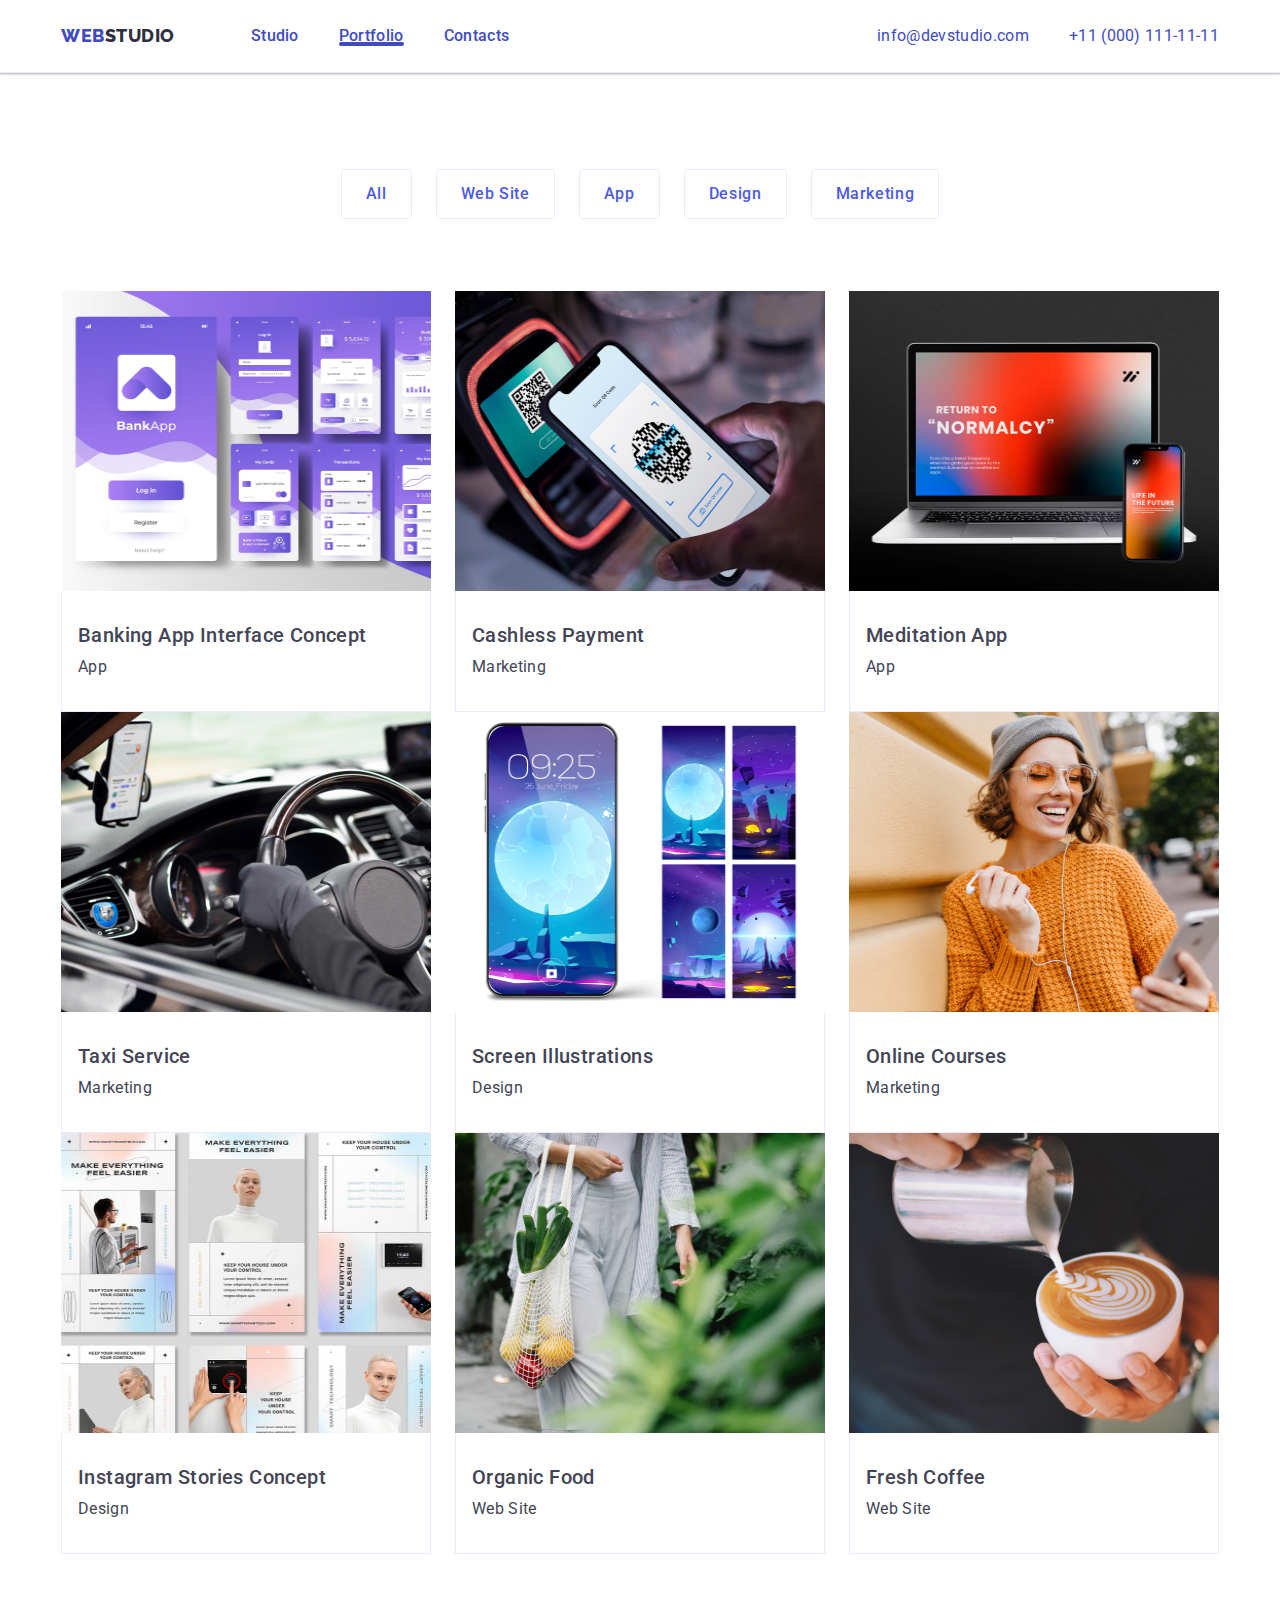
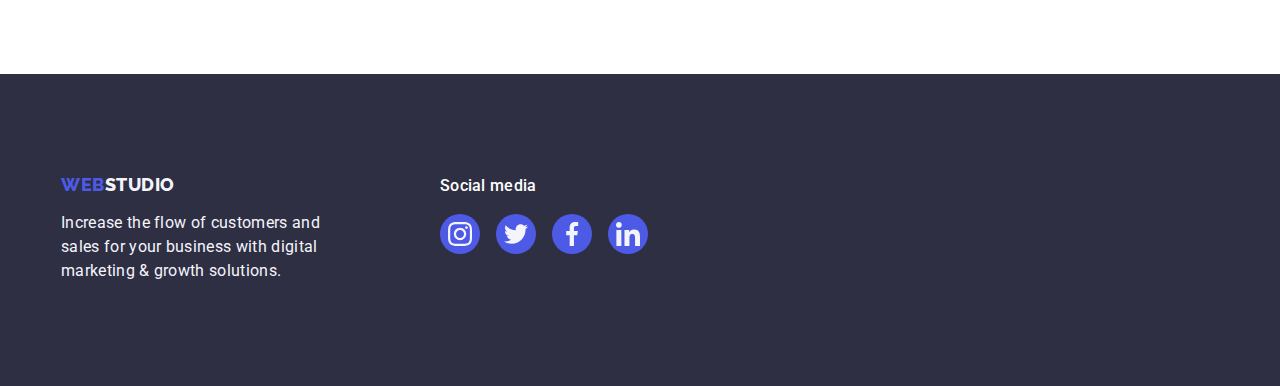
==== portfolio.html @ 0711fa53 "Initial commit" ====
<!DOCTYPE html>
<html lang="en">

<head>
    <link rel="stylesheet" href="https://cdnjs.cloudflare.com/ajax/libs/modern-normalize/1.0.0/modern-normalize.min.css" />
    <meta charset="utf-8" />
    <meta http-equiv="X-UA-Compatible" content="IE=edge" />
    <meta name="viewport" content="width=device-width, initial-scale=1.0" />
    <link rel="preconnect" href="https://fonts.googleapis.com">
    <link rel="preconnect" href="https://fonts.gstatic.com" crossorigin>
    <link
        href="https://fonts.googleapis.com/css2?family=Raleway:wght@800&family=Roboto:ital,wght@0,400;0,500;0,700;1,900&display=swap"
        rel="stylesheet">
    <link rel="stylesheet" href="css/styles.css" />
    <title>My Fifth Homework- Portfolio!</title>

</head>
<body> 

<!--This is the header-->
<header class="header">
  <div class="container main-header-section">
    <nav class="nav-menu-liststyle">
      <a class="logo-style link" href="./index.html">WEB<span class="studio">STUDIO</span></a>
      <!--MENU-->
      <ul class="style-list">
        <li class="nav-menu-style">
          <a class="link-style-menu link" href="./index.html">Studio</a>
        </li>
        <li class="nav-menu-style">
          <a class="link-style-menu link  effect-active" href="./portfolio.html">Portfolio</a>
        </li>
        <li class="nav-menu-style">
          <a class="link-style-menu link" href="">Contacts</a>
        </li>
      </ul>
    </nav>
    <!--ADDRESS-->
    <address class="address-style-list">
      <ul class="address-contact-list">
        <li class="contact-address">
          <a class="contact-color-menu link" href="mailto:info@devstudio.com">info@devstudio.com </a>
        </li>
        <li class="contact-address">
          <a class="contact-color-menu link" href="tel:+110001111111"> +11 (000) 111-11-11 </a>
        </li>
      </ul>
    </address>

  </div>
</header>

<!--This is the first section-->
<main>
  <section class="filter-section">
      <div class="container filter-section-buttons">
        <h1 class="visually-hidden">Portfolio</h1>
        <ul class="filter-button">
            <li class="cards-item"><button class="cards-button" type="button">All</button></li>
            <li class="cards-item"><button class="cards-button" type="button">Web Site</button></li>
            <li class="cards-item"><button class="cards-button" type="button">App</button></li>
            <li class="cards-item"><button class="cards-button" type="button">Design</button></li>
            <li class="cards-item"><button class="cards-button" type="button">Marketing</button></li>
        </ul>
      </div>
    
   
    <!--This is the second section-SERVICES-->
  <!-- Services List -->
    <section class="project-card">
      <div class="container project-card-container">
        <ul class="project-card-list">
          <li class="project-card-item">
            <a class="project-card-link" href="">
              <div class="project-card-image">
                <img src="./images/imge.jpg" alt="project-card1" width="360" height="300" />
                <p class="portfolio-image-paragraph"> 14 Stylish and User-Friendly App Design Concepts · Task Manager App ·
                  Calorie Tracker App · Exotic Fruit Ecommerce App · Cloud Storage App" </p>
              </div>
            </a>
            <div class="card-content">
              <h2 class="card-features">Banking App Interface Concept</h2>
              <p class="card-name">App</p>
            </div>
          </li>
          <li class="project-card-item">
            <a class="project-card-link" href="">
              <div class="project-card-image">
                <img src="./images/imgf.jpg" alt="project-card2" width="360" height="300" />
                <p class="portfolio-image-paragraph">14 Stylish and User-Friendly App Design Concepts · Task Manager App ·
                  Calorie
                  Tracker App · Exotic Fruit Ecommerce App · Cloud Storage App"</p>
              </div>
            </a>
            <div class="card-content">
              <h2 class="card-features">Cashless Payment</h2>
              <p class="card-name">Marketing</p>
            </div>
          </li>
          <li class="project-card-item">
            <a class="project-card-link" href="">
              <div class="project-card-image">
                <img src="./images/imgg.jpg" alt="project-card3" width="360" height="300" />
                <p class="portfolio-image-paragraph">14 Stylish and User-Friendly App Design Concepts · Task Manager App ·
                  Calorie
                  Tracker App · Exotic Fruit Ecommerce App · Cloud Storage App"</p>
              </div>
            </a>
            <div class="card-content">
              <h2 class="card-features">Meditation App</h2>
              <p class="card-name">App</p>
            </div>
          </li>
        </ul>
    
        <!--This is third section-->
    
        <ul class="project-card-list">
          <li class="project-card-item">
            <a class="project-card-link" href="">
              <div class="project-card-image">
                <img src="./images/imgh.jpg" alt="project-card3-1" width="360" height="300" />
                <p class="portfolio-image-paragraph">14 Stylish and User-Friendly App Design Concepts · Task Manager App ·
                  Calorie
                  Tracker App · Exotic Fruit Ecommerce App · Cloud Storage App"</p>
              </div>
            </a>
            <div class="card-content">
              <h2 class="card-features">Taxi Service</h2>
              <p class="card-name">Marketing</p>
            </div>
          </li>
          <li class="project-card-item">
            <a class="project-card-link" href="">
              <div class="project-card-image">
                <img src="./images/imgi.jpg" alt="project-card3-2" width="360" height="300" />
                <p class="portfolio-image-paragraph">14 Stylish and User-Friendly App Design Concepts · Task Manager App ·
                  Calorie
                  Tracker App · Exotic Fruit Ecommerce App · Cloud Storage App"</p>
              </div>
            </a>
            <div class="card-content">
              <h2 class="card-features">Screen Illustrations</h2>
              <p class="card-name">Design</p>
            </div>
          </li>
          <li class="project-card-item">
            <a class="project-card-link" href="">
              <div class="project-card-image">
                <img src="./images/imgj.jpg" alt="project-card3-3" width="360" height="300" />
                <p class="portfolio-image-paragraph">14 Stylish and User-Friendly App Design Concepts · Task Manager App ·
                  Calorie
                  Tracker App · Exotic Fruit Ecommerce App · Cloud Storage App"</p>
              </div>
            </a>
            <div class="card-content">
              <h2 class="card-features">Online Courses</h2>
              <p class="card-name">Marketing</p>
            </div>
          </li>
        </ul>
    
        <!--This is the fourth section-->
        <ul class="project-card-list">
          <li class="project-card-item">
            <a class="project-card-link" href="">
              <div class="project-card-image">
                <img src="./images/imgk.jpg" alt="project-card3:1" width="360" height="300" />
                <p class="portfolio-image-paragraph">14 Stylish and User-Friendly App Design Concepts · Task Manager App ·
                  Calorie
                  Tracker App · Exotic Fruit Ecommerce App · Cloud Storage App"</p>
              </div>
            </a>
            <div class="card-content">
              <h2 class="card-features">Instagram Stories Concept</h2>
              <p class="card-name">Design</p>
            </div>
          </li>
          <li class="project-card-item">
            <a class="project-card-link" href="">
              <div class="project-card-image">
                <img src="./images/imgL.jpg" alt="project-card3:2" width="360" height="300" />
                <p class="portfolio-image-paragraph">14 Stylish and User-Friendly App Design Concepts · Task Manager App ·
                  Calorie
                  Tracker App · Exotic Fruit Ecommerce App · Cloud Storage App"</p>
              </div>
            </a>
            <div class="card-content">
              <h2 class="card-features">Organic Food</h2>
              <p class="card-name">Web Site</p>
            </div>
          </li>
          <li class="project-card-item">
            <a class="project-card-link" href="">
              <div class="project-card-image">
                <img src="./images/imgm.jpg" alt="project-card3:3" width="360" height="300" />
                <p class="portfolio-image-paragraph">14 Stylish and User-Friendly App Design Concepts · Task Manager App ·
                  Calorie
                  Tracker App · Exotic Fruit Ecommerce App · Cloud Storage App"</p>
              </div>
            </a>
            <div class="card-content">
              <h2 class="card-features">Fresh Coffee</h2>
              <p class="card-name">Web Site</p>
            </div>
          </li>
        </ul>
      </div>
    </section>

</main>
<!--This is the footer-->

<footer class="footer-style">
  <div class="container footer-logo-container">
    <div class="footer-style-container">
      <a class="logo-style link" href="./index.html">
        <span>WEB</span><span class="footer-studio">STUDIO</span>
      </a>
      <p class="footer-paragraph">Increase the flow of customers and <br> sales for your business with digital <br>
        marketing &
        growth solutions.</p>
    </div>
    <div class="footer-icon-container">
      <p class="footer-icon-paragraph">Social media</p>
      <ul class="footer-icon-list">
        <li class="footer-icon-item">
          <a class="footer-icon-link" href="instagram.com">
            <svg class="footer-icon" width="24" height="24">
              <use href="./images/icons.svg#instagram"></use>
            </svg>
          </a>
        </li>
        <li class="footer-icon-item">
          <a class="footer-icon-link" href="twitter.com">
            <svg class="footer-icon" width="24" height="24" tabindex="24">
              <use href="./images/icons.svg#twitter"></use>
            </svg>
          </a>
        </li>
        <li class="footer-icon-item">
          <a class="footer-icon-link" href="facebook.com">
            <svg class="footer-icon" width="24" height="24" tabindex="24">
              <use href="./images/icons.svg#facebook"></use>
            </svg>
          </a>
        </li>
        <li class="footer-icon-item">
          <a class="footer-icon-link" href="linkedin.com">
            <svg class="footer-icon" width="24" height="24">
              <use href="./images/icons.svg#linkedin"></use>
            </svg>
          </a>
        </li>
      </ul>
    </div>
  </div>
</footer>
<script src="./js/modal.js"></script>
</body>
</html>
---- css/styles.css ----
*,
*::before,
*::after {
     box-sizing: border-box;
     padding: 0;
     margin: 0;
}

:root {
     --GREEN: #31D0AA;
     --DAIRY: #FCFCFC;
     --CORNFLOWER: #EFE9FC;
     --DAIRY: #FCFCFC;
     --IRIS: #4D5AE5;
     --NAVY-BLUE: #2E2F42;
     --OCEAN: #404BBF;
     --SLATE:   #434455;
     --WHITE:  #FFFFFF;
      --slate: #434455;
     --iris: #4d5ae5;
     --white: #ffffff;
     --navy-blue: #2e2f42;
     --ocean: #404bbf;
     --cloud: #f4f4fd;
     --cornflower: #e7e9fc;
     --light-slate: #8e8f99;
     --green: #31d0aa;
     --navy-blue-modal: rgba(46, 47, 66, 0.4);
     --dairy: #fcfcfc;
}

body {
     font-family: 'Roboto', sans-serif;
     color: var(--SLATE, #434455);
     background-color: var(--WHITE, #fff);
     font-size: 16px;
     font-style: normal;
     line-height: 1.5;
     letter-spacing: 0.32px;
}

a {
     color: var(--SLATE, #434455);
     text-decoration: none;
}

address {
     font-style: normal;
}

li {
     list-style: none;
}

img {
     display: block;
     width: 100%;
}

.container {
     width: 1158px;
     margin: 0 auto;
}



         /*THIS IS MY HOMEWORK 5- MAIN PAGE */

         /*HEADER*/

.header {
     padding: 24px 0;
     border-bottom: 1px solid var(--CORNFLOWER, #E7E9FC);
     background: var(--WHITE, #FFF);
          /* x-offset y-offset blur spread color */
     box-shadow: 0px 1px 6px 0px rgba(46, 47, 66, 0.08),
          0px 1px 1px 0px rgba(46, 47, 66, 0.16),
          0px 2px 1px 0px rgba(46, 47, 66, 0.08);
}

.nav-menu-liststyle .logo-style {
     font-family: 'Raleway', sans-serif;
     font-size: 18px;
     font-style: normal;
     font-weight: 800;
     line-height: 1.17;
          /* 116.667% */
     letter-spacing: 0.03em;
     text-transform: uppercase;
     color: #404bbf;   
}

.studio {
     color: var(--NAVY-BLUE, #2E2F42);
     margin-right: 76px;
}

.link-style-menu {
     color: #404bbf;
     font-weight: 500;
     font-size: 16px;
     line-height: 1.5;
     letter-spacing: 0.02em;
     transition-property: color;
     transition: color 250ms cubic-bezier(0.4, 0, 0.2, 1);
     transition-duration: 250ms;
     transition-timing-function: cubic-bezier(0.4, 0, 0.2, 1);
     position: relative;
}

.logo-style {
     position: relative;
}

.main-header-section {
     display: flex;
     justify-content: space-between;
}

.nav-menu-liststyle {
     display: flex;
     align-items: center;
}

.style-list {
     display: flex;
     gap: 40px;
     position: relative;
}

.link-style-menu::after {
     content: '';
     position: absolute;
     left: 0;
     bottom: -1px;
     height: 4px;
     background-color: var(--ocean, #404bbf);
     border-radius: 2px; 
     transition: color 250ms cubic-bezier(0.4, 0, 0.2, 1);
}


.link-style-menu:hover:after {
     width: 100%;
     left: 0
}

.effect-active::after {
     width: 100%;
}

.link-style-menu:hover,
.link-style-menu:focus,
.contact-color-menu:hover,
.contact-color-menu:focus::after {
     color: var(--OCEAN, #404BBF);
}
/* ADDRESS STYLE*/


.contact-color-menu {
     font-size: 16px;
     color: var(--SLATE, #434455);
     line-height: 1.5;
     font-weight: 400;
     color: #404bbf;
     letter-spacing: 0.02em;
     transition: color 250ms cubic-bezier(0.4, 0, 0.2, 1);
}

.address-contact-list {
     display: flex;
     gap: 40px;
     align-items: center;
}

.address-contact-list .contact-color-menu:active {
     color: #31D0AA;
}
            
           /*FIRST SECTION HERO*/



.first-section-header  {
     color: var(--white);
     text-align: center;
     font-size: 56px;
     font-weight: 700;
     line-height: 1.07;
     letter-spacing: 0.02em;
     max-width: 496px;
     margin: 0 auto 48px;
 }

.first-section-button {
     color: var(--white);
     font-family: 'Roboto', sans-serif;
     font-weight: 500;
     font-size: 16px;
     line-height: 1.5;
     letter-spacing: 0.04em;
     cursor: pointer;
     display: block;
     min-width: 169px;
     height: 56px;
     border: none;
     border-radius: 4px;
     margin: 0 auto;
     display: inline-flex;
     padding: 16px 32px;
     align-items: flex-start;
     gap: 10px;border-radius: 4px;
     background-color: var(--IRIS, #4D5AE5);
     transition: background-color 250ms cubic-bezier(0.4, 0, 0.2, 1);
     box-shadow: 0px 4px 4px 0px rgba(0, 0, 0, 0.15);
 }



.first-section {
     background-color: var(--NAVY-BLUE, #2E2F42);
     max-width: 1440px;
     background-image: linear-gradient(rgba(46, 47, 66, 0.7), rgba(46, 47, 66, 0.7)),
               url(../images/img-name.jpg);
     background-repeat: no-repeat;
     background-position: center;
     background-size: cover;
     margin: 0 auto;
     text-align: center;
     padding: 191px 185px;
 }

 .first-section-button:hover {
      background-color: #404BBF;
 }

.first-section-button:focus {
      background-color: #404BBF;
 }

 .first-section-button {
      cursor: pointer;
 }

                   

                 /*SECOND SECTION*/


.second-section {
     padding-top: 123px;
     margin-bottom: 120px;
}

.feature-item-icons {
     padding: 24px 100px;
     margin-bottom: 8px;
     border-radius: 4px;
     background: var(--CLOUD, #f4f4f4);
     min-height: 112px;
     display: flex;
     align-items: center;
     justify-content: center;
}

.visually-hidden {
     position: absolute;
     width: 1px;
     height: 1px;
     margin: -1px;
     border: 0;
     padding: 0;
     white-space: nowrap;
     clip-path: inset(100%);
     clip: rect(0 0 0 0);
     overflow: hidden;
}

.list-features {
     display: flex;
     gap: 24px;
}

.about-features {
     width: calc((100% - 72px) / 4);
}

.second-section-header {
     font-size: 20px;
     font-weight: 500;
     line-height: 24px;
          /* 120% */
     letter-spacing: 0.4px;
     margin-bottom: 8px;
}

         /* THIRD SECTION/*


 /* This is section 3*/
 .third-section-header {
      color: var(--NAVY-BLUE, #2E2F42);
      /* Header 2 */
      font-family: "Roboto", sans-serif;
      font-size: 36px;
      font-weight: 700;
      line-height: 1.11em;
      /* 111.111% */
      letter-spacing: 0.02em;
      text-align: center;
      text-transform: capitalize;
 }

 .third-section {
     padding: 120px;
 }

 .third-section-header {
     font-size: 36px;
     line-height: 1.11;
     color: var(--NAVY-BLUE);
     text-align: center;
     letter-spacing: 0.02em;
     text-transform: capitalize;
     margin-bottom: 72px;
 }

 .list-services {
     display: flex;
     justify-content: space-between;
     gap: 24px;
 }

.services-item {
     width: calc((100% - 48px) / 3);
}



                    
               /*FOURTH SECTION */
                         
.list-our-teams {
     display: flex;
     justify-content: space-between;
     gap: 24px;
}

.fourth-section-header {
     font-size: 36px;
     line-height: 1.11;
     color: var(--NAVY-BLUE);
     text-align: center;
     letter-spacing: 0.02em;
     text-transform: capitalize;
     margin-bottom: 72px;
}

.team-member-bgcolor {
          background-color: var(--WHITE);
          width: calc((100% - 72px) / 4);
          border-radius: 0 0 4px 4px;
          background: var(--WHITE, #FFF);
          /* x-offset y-offset blur spread color */
          box-shadow: 0px 1px 6px rgba(46, 47, 66, 0.08),
               0px 1px 1px rgba(46, 47, 66, 0.16),
               0px 2px 1px rgba(46, 47, 66, 0.08);
     }

.card-content-name {
     margin: 32px 0;
}

.team-member-name {
     font-size: 20px;
     font-weight: 500;
     line-height: 24px;
          /* 120% */
     letter-spacing: 0.4px;
     text-align: center;
     margin-bottom: 8px;
}

.team-member-position {
     text-align: center;
     padding: 8px;
}

.fourth-section-ourteam {
     background-color: var(--CLOUD);
     padding: 120px 0;
}

.social-media-list {
     display: flex;
     justify-content: center;
     gap: 24px;
}

.social-media-item {
     width: 40px;
     height: 40px;
}

.social-media-link {
     width: 100%;
     height: 100%;
     background-color: var(--iris);
     border-radius: 50%;
     display: flex;
     align-items: center;
     justify-content: center; 
     transition: background-color 250ms cubic-bezier(0.4, 0, 0.2, 1);  
}

.social-media-link:hover,
.social-media-link:focus {
     background-color: var(--OCEAN, #404BBF);
}

.social-media-icon {
     fill: var(--CLOUD, #F4F4FD);
}

       /* FIFTH SECTION-CUSTOMERS*/

.customers {
     padding: 120px 0;
}

.customers-heading {
     color: var(--NAVY-BLUE, #2E2F42);
     text-align: center;
     font-family: Roboto;
     font-size: 36px;
     font-style: normal;
     font-weight: 700;
     line-height: 1.11;
     letter-spacing: 0.72px;
     text-transform: capitalize;
     margin-bottom: 72px;
}

.customers-icon-list {
     display: flex;
     justify-content: center;
     align-items: center;
     gap: 24px;
}

.customers-icon-item {
     width: calc((100% - 120px) / 6);
     height: 88px;
}

.customers-icon-link {
     width: 100%;
     height: 100%;
     border-radius: 4px;
     border: 1px solid var(--light-slate);
     display: flex;
     justify-content: center;
     align-items: center;
     color: var(--light-slate);
     transition: color 250ms cubic-bezier(0.4, 0, 0.2, 1),
       border-color 250ms cubic-bezier(0.4, 0, 0.2, 1);
}

.customers-icon-link:hover{
     border-color: var(--ocean);
     color: var(--ocean);
}

.customers-icon-link:focus {
     border-color: var(--ocean);
     color: var(--ocean);
}

.customers-icon {
     fill: currentColor;
}


/* FOOTER */

.footer-style {
     height: 312px;
     margin: 0 auto;
     background-color: var(--NAVY-BLUE, #2E2F42);
     padding: 100px 0;
}

.footer-style-container .logo-style {
     font-size: 18px;
     line-height: 1.17;
     color: var(--IRIS, #4D5AE5);
     font-family: 'Raleway', sans-serif;
     font-weight: 800;
     letter-spacing: 0.03em;
     text-transform: uppercase;
     display: block;
     margin-bottom: 16px;
}

.link {
     text-decoration: none;
}

.footer-paragraph {
     color: #F4F4FD;
     /* Body */
     font-family: "Roboto", sans-serif;
     font-size: 12px;
     font-weight: 400;
     line-height: 1.5em;
     letter-spacing: 0.02em;
}

.footer-style {
     background-color: var(--NAVY-BLUE, #2E2F42);
}


.footer-icon-paragraph {
     color: var(--WHITE, #FFF);
     font-family: Roboto;
     font-size: 16px;
     font-style: normal;
     font-weight: 500;
     line-height: 1.5;
     letter-spacing: 0.32px;
     margin-bottom: 16px;
}

.footer-logo-container {
     align-items: baseline;
     display: flex;
}

.footer-style-container {
     margin-right: 120px;
}

.footer-studio {
     color: var(--CLOUD, #F4F4FD);
}

.footer-paragraph {
     line-height: 1.5;
     letter-spacing: 0.02em;
     max-width: 264px;
     color: var(--CLOUD, #F4F4FD);
     font-family: Roboto;
     font-size: 16px;
     font-style: normal;
     font-weight: 400;
}


.logo-style-link {
     display: flex;
     display: inline-block;
     margin-bottom: 16px;
}

.footer-icon-container {
     height: 110px;
     display: flex;
     justify-content: center;
     display: block;
    
}

.footer-icon-list {
     display: flex;
     justify-content: center;
     align-items: center;
     gap: 16px;
}

.footer-icon-item {
     width: 40px;
     height: 40px;
     display: flex;
     align-items: center;
     justify-content: center;
}

.footer-icon-link {
     width: 40px;
     height: 40px;
     display: flex;
     justify-content: center;
     align-items: center;
     background-color: var(--IRIS, #4D5AE5);
     border-radius: 50%;
     transition: background-color 250ms cubic-bezier(0.4, 0, 0.2, 1);
}

.footer-icon-link:hover,
.footer-icon-link:focus {
     background-color: var(--GREEN, #31d0aa);
}

.footer-icon {
     fill: var(--CLOUD, #F4F4FD);
}


       

                      /* PORTFOLIO BUTTON */


.header {
     padding: 24px 0;
     border-bottom: 1px solid var(--CORNFLOWER, #E7E9FC);
     background: var(--WHITE, #FFF);
     /* x-offset y-offset blur spread color */
     box-shadow: 0px 1px 6px 0px rgba(46, 47, 66, 0.08),
          0px 1px 1px 0px rgba(46, 47, 66, 0.16),
          0px 2px 1px 0px rgba(46, 47, 66, 0.08);
}

.nav-menu-liststyle .logo-style {
     font-family: 'Raleway', sans-serif;
     font-size: 18px;
     font-style: normal;
     font-weight: 800;
     line-height: 1.17;
     /* 116.667% */
     letter-spacing: 0.03em;
     text-transform: uppercase;
     color: #404bbf;
}

.studio {
     color: var(--NAVY-BLUE, #2E2F42);
     margin-right: 76px;
}

.link-style-menu {
     color: #404bbf;
     font-weight: 500;
     font-size: 16px;
     line-height: 1.5;
     letter-spacing: 0.02em;
     transition-property: color;
     transition: color 250ms cubic-bezier(0.4, 0, 0.2, 1);
     transition-duration: 250ms;
     transition-timing-function: cubic-bezier(0.4, 0, 0.2, 1);
     position: relative;
}

.logo-style {
     position: relative;
}

.main-header-section {
     display: flex;
     justify-content: space-between;
}

.nav-menu-liststyle {
     display: flex;
     align-items: center;
}

.style-list {
     display: flex;
     gap: 40px;
     position: relative;
}

.link-style-menu::after {
     content: '';
     position: absolute;
     left: 0;
     bottom: -1px;
     height: 4px;
     background-color: var(--ocean, #404bbf);
     border-radius: 2px;
     transition: color 250ms cubic-bezier(0.4, 0, 0.2, 1);
}


.link-style-menu:hover:after {
     width: 100%;
     left: 0
}

.effect-active::after {
     width: 100%;
}

.link-style-menu:hover,
.link-style-menu:focus,
.contact-color-menu:hover,
.contact-color-menu:focus::after {
     color: var(--OCEAN, #404BBF);
}

/* ADDRESS STYLE*/


.contact-color-menu {
     font-size: 16px;
     color: var(--SLATE, #434455);
     line-height: 1.5;
     font-weight: 400;
     color: #404bbf;
     letter-spacing: 0.02em;
     transition: color 250ms cubic-bezier(0.4, 0, 0.2, 1);
}

.address-contact-list {
     display: flex;
     gap: 40px;
     align-items: center;
}

.address-contact-list .contact-color-menu:active {
     color: #31D0AA;
}

/* MAIN*/
.cards-button {
     font-family: 'Roboto', sans-serif;
     font-weight: 500;
     font-size: 16px;
     line-height: 1.5;
     letter-spacing: 0.04em;
     color: var(--IRIS);
     background-color: var(--CLOUD);
     cursor: pointer;
     text-align: center;
     line-height: 1.5;
     padding: 12px 24px;
     border: 1px solid var(--CORNFLOWER, #e7e9fc);
     border-radius: 4px;
     transition-property: color, background-color, border-color, box-shadow;
     transition-duration: 250ms;
     transition-timing-function: cubic-bezier(0.4, 0, 0.2, 1);
}

.filter-button {
     display: flex;
     justify-content: center;
     gap: 24px;
     margin-bottom: 72px;
}

.cards-button:hover,
.cards-button:focus {
     color: var(--WHITE);
     background-color: var(--OCEAN);
     border: 1px solid transparent;
     box-shadow: 0px 3px 1px rgba(0, 0, 0, 0.1),
          0px 2px 1px rgba(0, 0, 0, 0.08),
          0px 2px 2px rgba(0, 0, 0, 0.12);
}

.cards-button {
     cursor: pointer;
}

/*Filter buttons*/
.filter-section .button {
     text-align: center;
     /* Button Text */
     font-family: "Roboto", sans-serif;
     font-size: 16px;
     font-style: normal;
     font-weight: 500;
     line-height: 1.5em;
     /* 150% */
     letter-spacing: 0.04em;
}

.filter-section {
     padding-top: 96px;
     padding-bottom: 120px;
}

/*SECTION SECTION- PROJECT CARD*/

.project-card-list {
     display: flex;
     justify-content: space-between;
     flex-wrap: wrap;
     column-gap: 24px;
     row-gap: 48px;
}

.project-card-item {
     width: calc((100% - 48px) / 3);
}

.project-card-link {
     display: block;
     transition: box-shadow 250ms cubic-bezier(0.4, 0, 0.2, 1);
}

.project-card-link:hover .project-card-link:focus {
     box-shadow: 0px 1px 6px rgba(46, 47, 66, 0.08),
          0px 1px 1px rgba(46, 47, 66, 0.16), 0px 2px 1px rgba(46, 47, 66, 0.08);
}

.project-card-link:hover .portfolio-image-paragraph,
.project-card-link:focus .portfolio-image-paragraph {
     transform: translateY(0%);
}

.project-card-image {
     position: relative;
     overflow: hidden;
}

.portfolio-image-paragraph {
     top: 0;
     position: absolute;
     width: 100%;
     height: 100%;
     padding: 40px 32px;
     background-color: #4d5ae5;
     color: #f4f4fd;
     font-family: Roboto;
     font-size: 16px;
     font-style: normal;
     font-weight: 400;
     line-height: 1.5em;
     /* 150% */
     letter-spacing: 0.02em;
     transform: translateY(100%);
     transition: transform 250ms cubic-bezier(0.4, 0, 0.2, 1);
}


.card-content {
     padding: 32px 16px;
     border: 1px solid var(--CORNFLOWER, #e7e9fc);
     border-top: none;
     z-index: 100;
}

.card-features {
     color: var(--SLATE, #434455);
     font-size: 20px;
     font-weight: 500;
     line-height: 1.2;
     letter-spacing: 0.4px;
     margin-bottom: 8px;
     cursor: pointer;
}

.card-name {
     cursor: pointer;
}

                       
/*MODAL WINDOW*/
.backdrop {
     display: block;
     position: fixed;
     top: 0;
     left: 0;
     width: 100%;
     height: 100%;
     background-color: rgba(46, 47, 66, 0.4);
     transition: opacity 250ms cubic-bezier(0.4, 0, 0.2, 1), visibility 250ms cubic-bezier(0.4, 0, 0.2, 1);
}

.is-hidden {
     opacity: 0;
     visibility: hidden;
     pointer-events: none;
}

.modal-window {
     position: absolute;
     top: 50%;
     left: 50%;
     min-width: 408px;
     min-height: 584px;
     background: var(--dairy);
     box-shadow: 0px 1px 1px rgba(0, 0, 0, 0.14),
          0px 1px 3px rgba(0, 0, 0, 0.12),
          0px 2px 1px rgba(0, 0, 0, 0.2);
     border-radius: 4px;
     transform: translate(-50%, -50%) scale(1);
     transition: transform 250ms cubic-bezier(0.4, 0, 0.2, 1);
}

.modal-close-button {
     position: absolute;
     top: 24px;
     right: 24px;
     width: 24px;
     height: 24px;
     border-radius: 50%;
     display: flex;
     align-items: center;
     justify-content: center;
     background-color: var(--cornflower);
     border: 1px solid rgba(0, 0, 0, 0.1);
     padding: 0;
     cursor: pointer;
     transition: background-color 250ms cubic-bezier(0.4, 0, 0.2, 1),
                           border 250ms cubic-bezier(0.4, 0, 0.2, 1);
}

.modal-close-button:hover,
.modal-close-button:focus {
     background-color: #404bbf;
     border: none;
}

.modal-icon-close {
     transition-property: fill;
     transition-duration: 250ms;
     transition-timing-function: cubic-bezier(0.4, 0, 0.2, 1);
}

.modal-close-button:hover,
.modal-close-button:focus {
     fill: #ffffff;
}
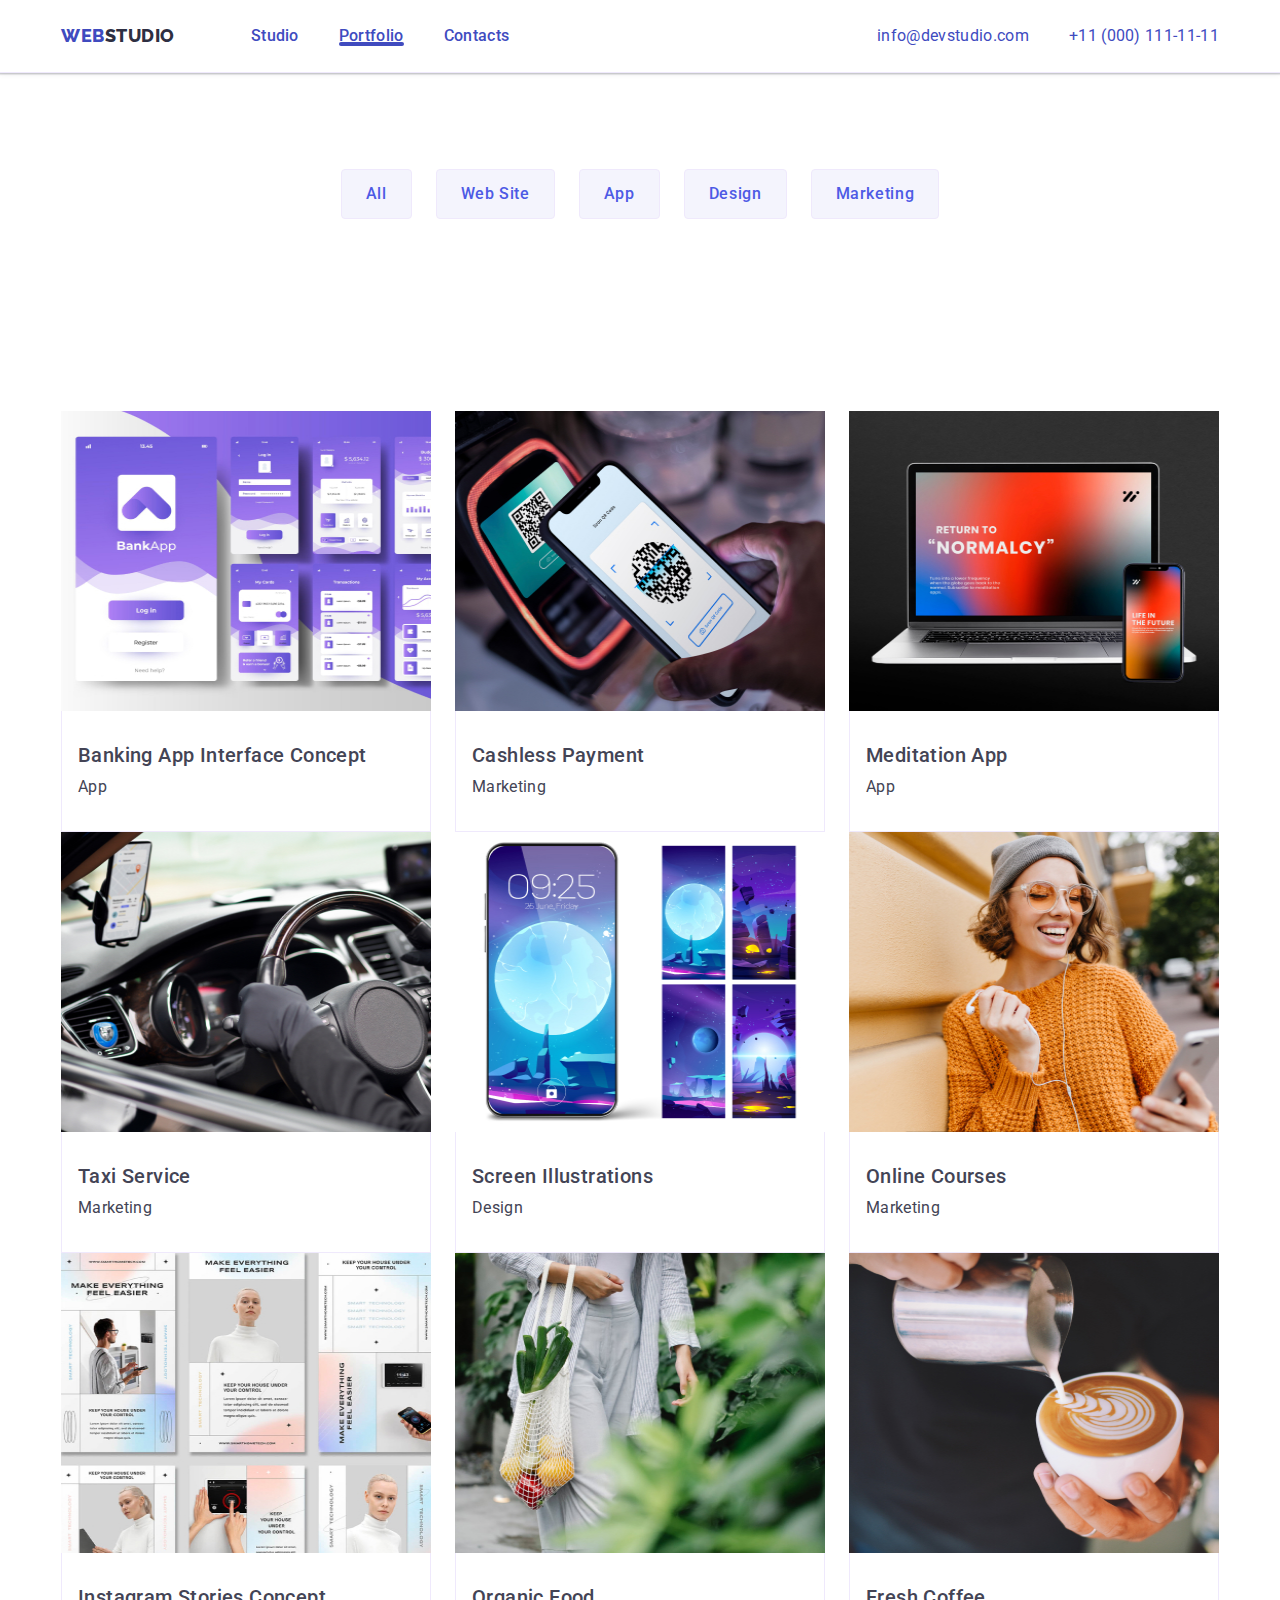
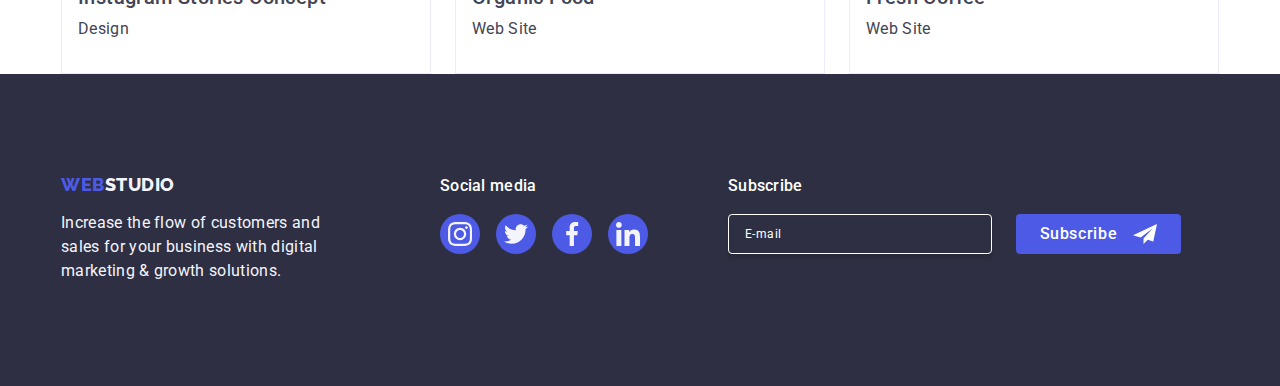
==== commit 8396b4c3: "Summary HW6" ====
--- a/portfolio.html
+++ b/portfolio.html
@@ -2,17 +2,17 @@
 <html lang="en">
 
 <head>
-    <link rel="stylesheet" href="https://cdnjs.cloudflare.com/ajax/libs/modern-normalize/1.0.0/modern-normalize.min.css" />
-    <meta charset="utf-8" />
-    <meta http-equiv="X-UA-Compatible" content="IE=edge" />
-    <meta name="viewport" content="width=device-width, initial-scale=1.0" />
+    <link rel="stylesheet" href="https://cdnjs.cloudflare.com/ajax/libs/modern-normalize/1.0.0/modern-normalize.min.css" >
+    <meta charset="utf-8" >
+    <meta http-equiv="X-UA-Compatible" content="IE=edge" >
+    <meta name="viewport" content="width=device-width, initial-scale=1.0" >
     <link rel="preconnect" href="https://fonts.googleapis.com">
     <link rel="preconnect" href="https://fonts.gstatic.com" crossorigin>
     <link
         href="https://fonts.googleapis.com/css2?family=Raleway:wght@800&family=Roboto:ital,wght@0,400;0,500;0,700;1,900&display=swap"
         rel="stylesheet">
-    <link rel="stylesheet" href="css/styles.css" />
-    <title>My Fifth Homework- Portfolio!</title>
+    <link rel="stylesheet" href="css/styles.css" >
+    <title>My Homework6- Portfolio!</title>
 
 </head>
 <body> 
@@ -63,6 +63,7 @@
             <li class="cards-item"><button class="cards-button" type="button">Marketing</button></li>
         </ul>
       </div>
+    </section>
     
    
     <!--This is the second section-SERVICES-->
@@ -73,7 +74,7 @@
           <li class="project-card-item">
             <a class="project-card-link" href="">
               <div class="project-card-image">
-                <img src="./images/imge.jpg" alt="project-card1" width="360" height="300" />
+                <img src="./images/imge.jpg" alt="project-card1" width="360" height="300" >
                 <p class="portfolio-image-paragraph"> 14 Stylish and User-Friendly App Design Concepts · Task Manager App ·
                   Calorie Tracker App · Exotic Fruit Ecommerce App · Cloud Storage App" </p>
               </div>
@@ -86,7 +87,7 @@
           <li class="project-card-item">
             <a class="project-card-link" href="">
               <div class="project-card-image">
-                <img src="./images/imgf.jpg" alt="project-card2" width="360" height="300" />
+                <img src="./images/imgf.jpg" alt="project-card2" width="360" height="300" >
                 <p class="portfolio-image-paragraph">14 Stylish and User-Friendly App Design Concepts · Task Manager App ·
                   Calorie
                   Tracker App · Exotic Fruit Ecommerce App · Cloud Storage App"</p>
@@ -100,7 +101,7 @@
           <li class="project-card-item">
             <a class="project-card-link" href="">
               <div class="project-card-image">
-                <img src="./images/imgg.jpg" alt="project-card3" width="360" height="300" />
+                <img src="./images/imgg.jpg" alt="project-card3" width="360" height="300" >
                 <p class="portfolio-image-paragraph">14 Stylish and User-Friendly App Design Concepts · Task Manager App ·
                   Calorie
                   Tracker App · Exotic Fruit Ecommerce App · Cloud Storage App"</p>
@@ -119,7 +120,7 @@
           <li class="project-card-item">
             <a class="project-card-link" href="">
               <div class="project-card-image">
-                <img src="./images/imgh.jpg" alt="project-card3-1" width="360" height="300" />
+                <img src="./images/imgh.jpg" alt="project-card3-1" width="360" height="300" >
                 <p class="portfolio-image-paragraph">14 Stylish and User-Friendly App Design Concepts · Task Manager App ·
                   Calorie
                   Tracker App · Exotic Fruit Ecommerce App · Cloud Storage App"</p>
@@ -133,7 +134,7 @@
           <li class="project-card-item">
             <a class="project-card-link" href="">
               <div class="project-card-image">
-                <img src="./images/imgi.jpg" alt="project-card3-2" width="360" height="300" />
+                <img src="./images/imgi.jpg" alt="project-card3-2" width="360" height="300" >
                 <p class="portfolio-image-paragraph">14 Stylish and User-Friendly App Design Concepts · Task Manager App ·
                   Calorie
                   Tracker App · Exotic Fruit Ecommerce App · Cloud Storage App"</p>
@@ -147,7 +148,7 @@
           <li class="project-card-item">
             <a class="project-card-link" href="">
               <div class="project-card-image">
-                <img src="./images/imgj.jpg" alt="project-card3-3" width="360" height="300" />
+                <img src="./images/imgj.jpg" alt="project-card3-3" width="360" height="300" >
                 <p class="portfolio-image-paragraph">14 Stylish and User-Friendly App Design Concepts · Task Manager App ·
                   Calorie
                   Tracker App · Exotic Fruit Ecommerce App · Cloud Storage App"</p>
@@ -165,7 +166,7 @@
           <li class="project-card-item">
             <a class="project-card-link" href="">
               <div class="project-card-image">
-                <img src="./images/imgk.jpg" alt="project-card3:1" width="360" height="300" />
+                <img src="./images/imgk.jpg" alt="project-card3:1" width="360" height="300" >
                 <p class="portfolio-image-paragraph">14 Stylish and User-Friendly App Design Concepts · Task Manager App ·
                   Calorie
                   Tracker App · Exotic Fruit Ecommerce App · Cloud Storage App"</p>
@@ -179,7 +180,7 @@
           <li class="project-card-item">
             <a class="project-card-link" href="">
               <div class="project-card-image">
-                <img src="./images/imgL.jpg" alt="project-card3:2" width="360" height="300" />
+                <img src="./images/imgL.jpg" alt="project-card3:2" width="360" height="300" >
                 <p class="portfolio-image-paragraph">14 Stylish and User-Friendly App Design Concepts · Task Manager App ·
                   Calorie
                   Tracker App · Exotic Fruit Ecommerce App · Cloud Storage App"</p>
@@ -193,7 +194,7 @@
           <li class="project-card-item">
             <a class="project-card-link" href="">
               <div class="project-card-image">
-                <img src="./images/imgm.jpg" alt="project-card3:3" width="360" height="300" />
+                <img src="./images/imgm.jpg" alt="project-card3:3" width="360" height="300" >
                 <p class="portfolio-image-paragraph">14 Stylish and User-Friendly App Design Concepts · Task Manager App ·
                   Calorie
                   Tracker App · Exotic Fruit Ecommerce App · Cloud Storage App"</p>
@@ -206,8 +207,7 @@
           </li>
         </ul>
       </div>
-    </section>
-
+  </section>
 </main>
 <!--This is the footer-->
 
@@ -254,6 +254,19 @@
         </li>
       </ul>
     </div>
+    <div class="container-email-input">
+      <p class="email-input-paragraph">Subscribe</p>
+      <form class="email-input-form">
+        <label class="email-input-label">
+          <input class="email-input-footer" name="email" type="email" placeholder="E-mail">
+        </label>
+        <button class="email-subscribe-btn" type="submit">Subscribe
+          <svg class="subscribe-btn-icon" width="24" height="24">
+            <use href="./images/icons.svg#arrow"></use>
+          </svg>
+        </button>
+      </form>
+    </div>
   </div>
 </footer>
 <script src="./js/modal.js"></script>
--- a/css/styles.css
+++ b/css/styles.css
@@ -8,6 +8,7 @@
 }
 
 :root {
+     --CLOUD: #F4F4FD;
      --GREEN: #31D0AA;
      --DAIRY: #FCFCFC;
      --CORNFLOWER: #EFE9FC;
@@ -65,7 +66,7 @@
 
 
 
-         /*THIS IS MY HOMEWORK 5- MAIN PAGE */
+         /*THIS IS MY HOMEWORK 6- MAIN PAGE */
 
          /*HEADER*/
 
@@ -525,7 +526,7 @@
 
 .footer-icon-paragraph {
      color: var(--WHITE, #FFF);
-     font-family: Roboto;
+     font-family: "Roboto";
      font-size: 16px;
      font-style: normal;
      font-weight: 500;
@@ -606,6 +607,78 @@
 
 .footer-icon {
      fill: var(--CLOUD, #F4F4FD);
+}
+
+.email-input-paragraph {
+     margin-bottom: 16px;
+     font-weight: 500;
+     font-size: 16px;
+     line-height: 1.5;
+     letter-spacing: 0.02em;
+     color: #ffffff;
+     font-family: "Roboto";
+}
+
+.email-input-form {
+     display: flex;
+     align-items: center;
+     gap: 24px;
+}
+
+.email-input-footer {
+     width: 264px;
+     height: 40px;
+     border: 1px solid #ffffff;
+     background-color: transparent;
+     font-size: 12px;
+     line-height: 1.5;
+     letter-spacing: 0.04em;
+     padding: 8px 16px;
+     box-shadow: 0px 4px 4px 0px rgba(0, 0, 0, 0.15);
+     border-radius: 4px;
+     color: #ffffff;
+     outline: none;
+}
+
+.email-input-footer::placeholder {
+     color: #ffffff;
+     font-family: "Roboto";
+     font-size: 12px;
+     font-style: normal;
+     font-weight: 400;
+     line-height: 24px;
+          /* 200% */
+     letter-spacing: 0.48px;
+}
+
+.email-input-footer:focus {
+     border: 2px solid var(--WHITE, #FFF);
+}
+
+.email-subscribe-btn {
+     min-width: 165px;
+     height: 40px;
+     display: flex;
+     justify-content: center;
+     align-items: center;
+     font-family: "Roboto", sans-serif;
+     font-size: 16px;
+     font-weight: 500;
+     line-height: 1.5;
+     letter-spacing: 0.04em;
+     color: #ffffff;
+     cursor: pointer;
+     background-color: #4D5AE5;
+     border: none;
+     border-radius: 4px;
+}
+
+.container-email-input {
+     margin-left: 80px;
+}
+
+.subscribe-btn-icon {
+     margin-left: 16px;
 }
 
 
@@ -891,6 +964,7 @@
      border-radius: 4px;
      transform: translate(-50%, -50%) scale(1);
      transition: transform 250ms cubic-bezier(0.4, 0, 0.2, 1);
+     padding: 72px 24px 24px 24px;
 }
 
 .modal-close-button {
@@ -928,3 +1002,133 @@
      fill: #ffffff;
 }
 
+.modal-input-form {
+     margin-bottom: 8px;
+}
+
+.modal-window-paragraph {
+     font-weight: 500;
+     font-size: 16px;
+     line-height: 1.5;
+     text-align: center;
+     letter-spacing: 0.02em;
+     color: var(--NAVY-BLUE);
+     margin-bottom: 16px;
+}
+
+.form-label-inputs {
+     font-size: 12px;
+     line-height: 1.17;
+     letter-spacing: 0.04em;
+     color: var(--light-slate);
+     display: block;
+     margin-bottom: 4px;
+}
+
+.input-icon-container {
+     position: relative;
+}
+
+.modal-input-form {
+     width: 100%;
+     height: 40px;
+     border: (1px solid rgba(46, 47, 66, 0.4));
+     border-radius: 4px;
+     background-color: transparent;
+     padding-left: 38px;
+     outline: transparent;
+     transition: border-color 250ms cubic-bezier(0.4, 0, 0.2, 1);
+}
+
+.modal-input-form:focus {
+     border-color: #4D5AE5;
+}
+
+.form-input-icon {
+     position: absolute;
+     top: 50%;
+     left: 16px;
+     transform: translateY(-50%);
+     transition: fill 250ms cubic-bezier(0.4, 0, 0.2, 1);
+}
+
+.modal-input-form .form-input-icon:focus {
+     fill: #4D5AE5;
+}
+
+.textarea-modal-inputs {
+     margin-bottom: 16px;
+}
+
+.textarea-modal-window {
+     width: 100%;
+     height: 120px;
+     font-size: 12px;
+     line-height: 1.17;
+     letter-spacing: 0.04em;
+     color: rgba(46, 47, 66, 0.4);
+     border: (1px solid rgba(46, 47, 66, 0.4));
+     border-radius: 4px;
+     background-color: transparent;
+     padding: 8px 16px;
+     outline: transparent;
+     resize: none;
+     transition: border-color 250ms cubic-bezier(0.4, 0, 0.2, 1);
+}
+
+.textarea-modal-window:focus {
+     border-color: #4D5AE5;
+}
+
+.checkbox-input-container {
+     margin-bottom: 24px;
+}
+
+.checkbox-terms-conditions {
+     display: block;
+     font-size: 12px;
+     line-height: 1.17;
+     letter-spacing: 0.04em;
+     color: var(--light-slate);
+}
+
+.checkbox-modal-window {
+     width: 16px;
+     height: 16px;
+     border: (1px solid rgba(46, 47, 66, 0.4));
+     border-radius: 2px;
+     transition:background-color 250ms cubic-bezier(0.4, 0, 0.2, 1),
+          border 250ms cubic-bezier(0.4, 0, 0.2, 1),
+          fill 250ms cubic-bezier(0.4, 0, 0.2, 1);
+     display: inline-flex;
+     align-items: center;
+     justify-content: center;
+     fill: transparent;
+}
+
+.checkbox-modal-window.checked {
+     background-color: var(--ocean);
+     border: none;
+     fill: var(--CLOUD);
+}
+
+.button-modal-form {
+     display: block;
+     min-width: 169px;
+     height: 56px;
+     font-family: "Roboto",sans-serif;
+     font-size: 16px;
+     font-weight: 500;
+     line-height: 1.5;
+     letter-spacing: 0.04em;
+     color: #ffffff;
+     cursor: pointer;
+     background-color: #4D5AE5;
+     border: none;
+     border-radius: 4px;
+     transition: background-color 250ms cubic-bezier(0.4, 0, 0.2, 1);
+}
+
+
+
+
